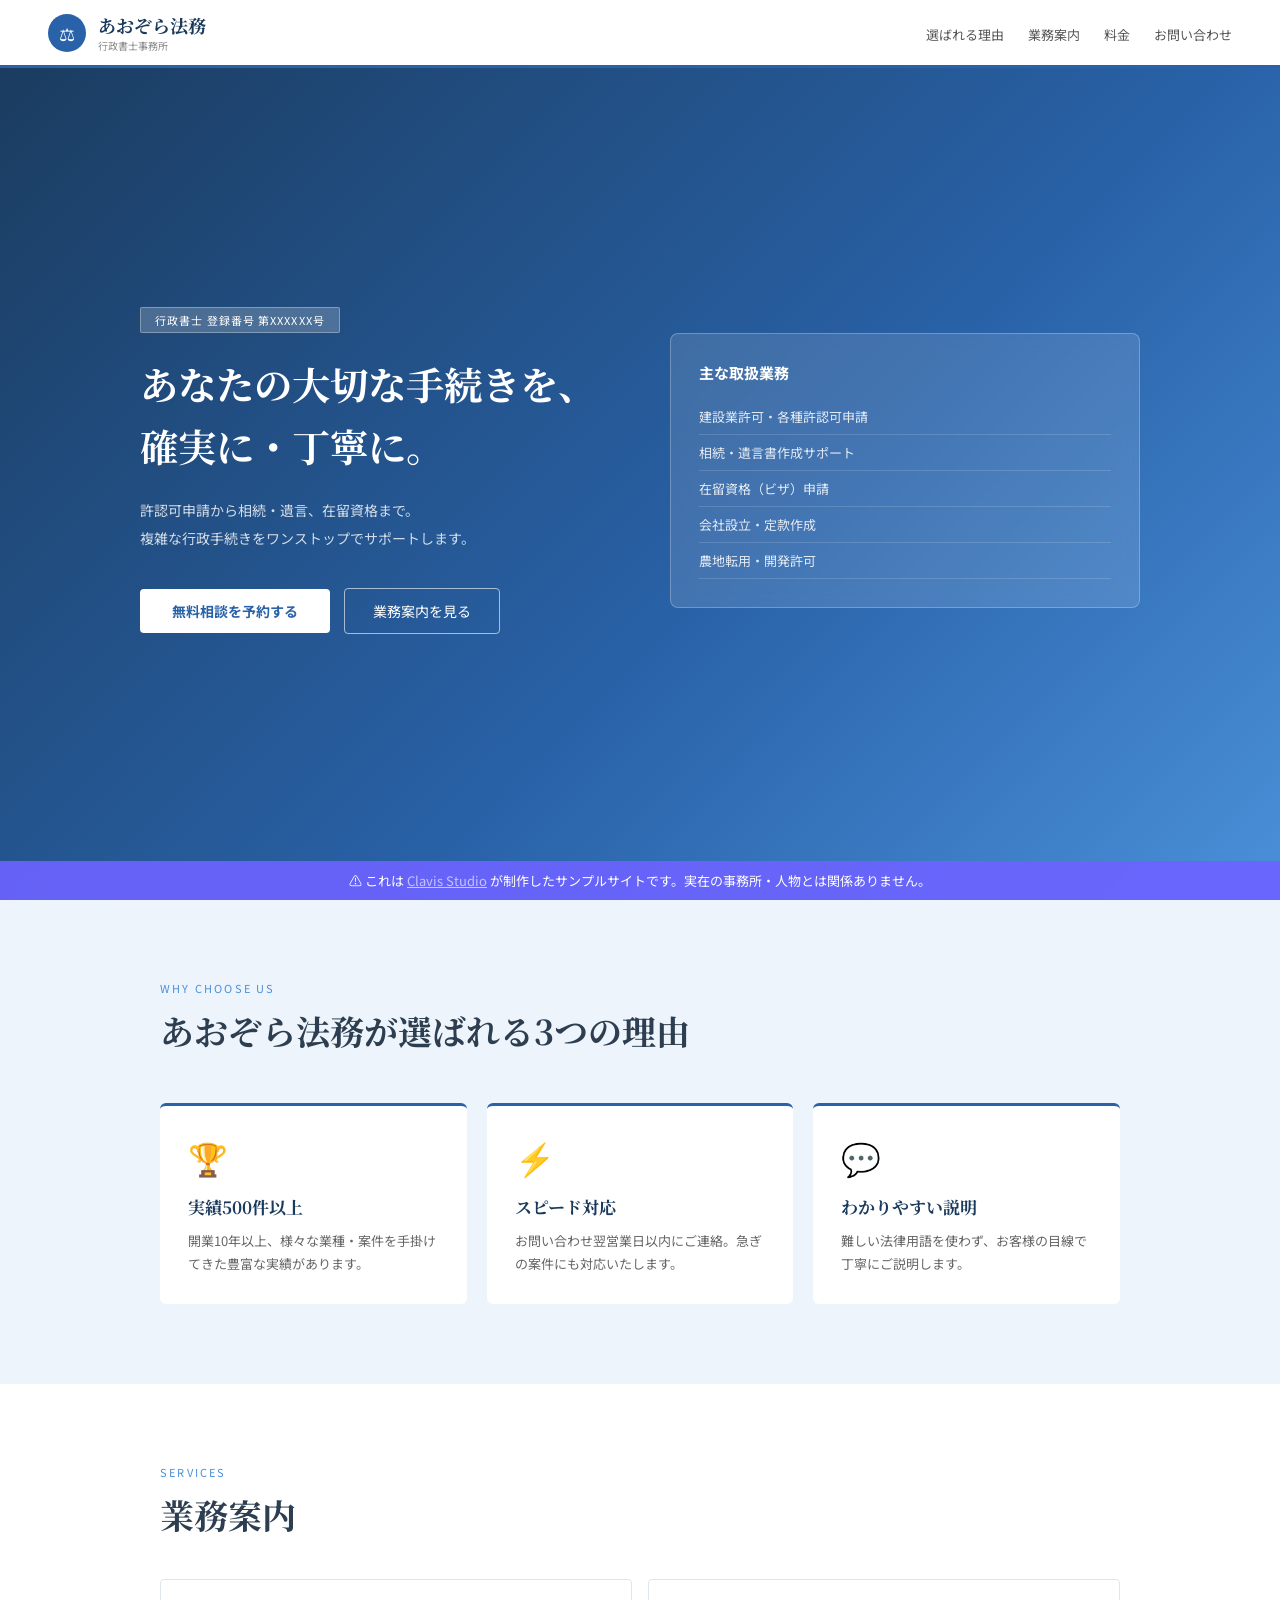
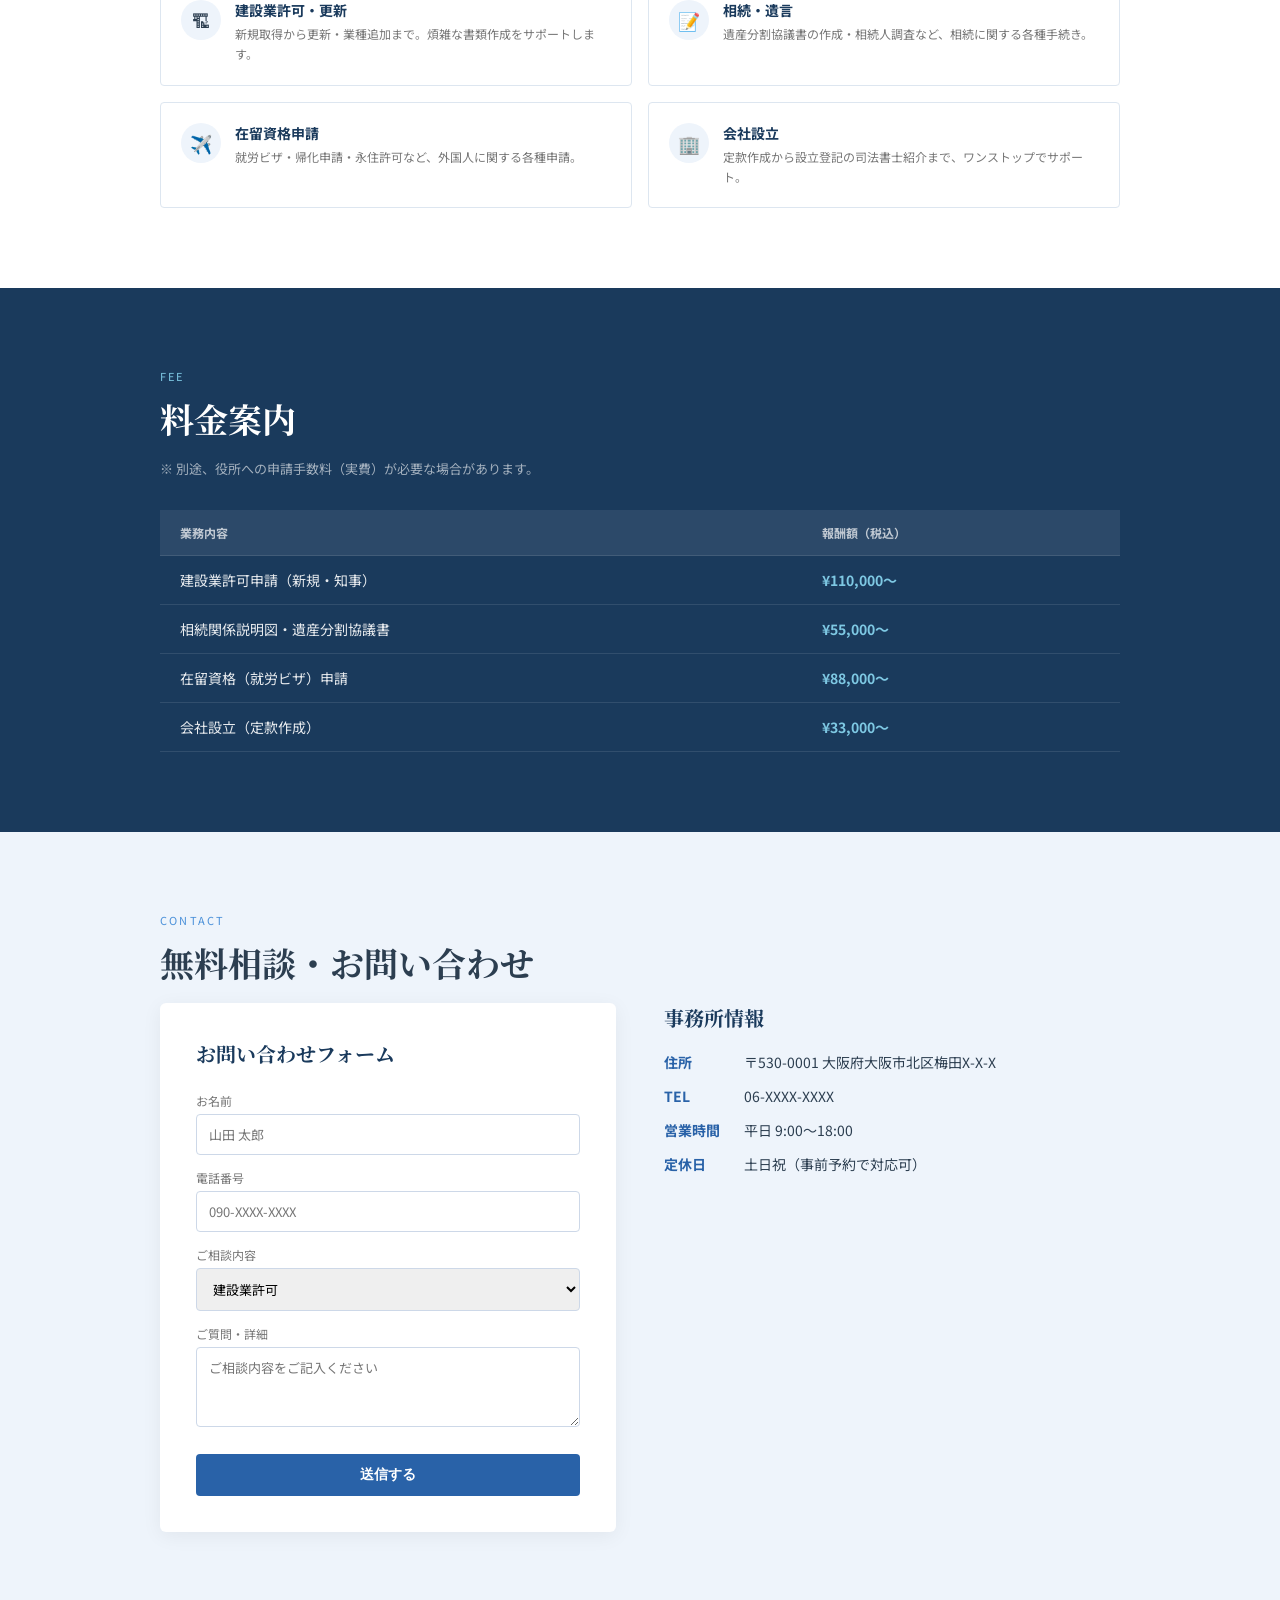
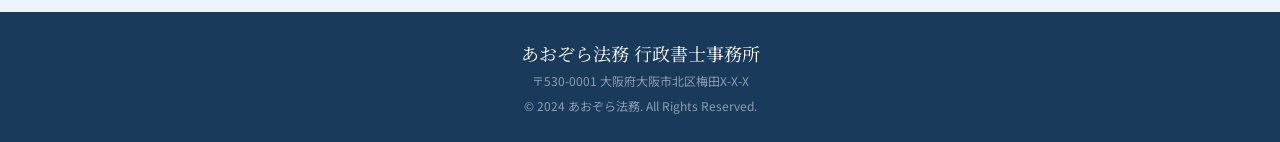
==== sample-aozora.html @ d495f6da "Create sample-aozora.html" ====
<!DOCTYPE html>
<html lang="ja">
<head>
  <meta charset="UTF-8" />
  <meta name="viewport" content="width=device-width, initial-scale=1.0" />
  <title>あおぞら法務 | 行政書士事務所</title>
  <link href="https://fonts.googleapis.com/css2?family=Noto+Serif+JP:wght@400;700&family=Noto+Sans+JP:wght@300;400;700&display=swap" rel="stylesheet">
  <style>
    *, *::before, *::after { box-sizing: border-box; margin: 0; padding: 0; }
    :root { --navy: #1a3a5c; --blue: #2962a8; --sky: #4a90d9; --light: #eef4fb; --text: #2c3e50; }
    body { font-family: 'Noto Sans JP', sans-serif; color: var(--text); background: #fff; }
    a { text-decoration: none; color: inherit; }
    header { position: fixed; top: 0; width: 100%; z-index: 100; background: #fff; border-bottom: 3px solid var(--blue); display: flex; align-items: center; justify-content: space-between; padding: 0 48px; height: 68px; }
    .logo { display: flex; align-items: center; gap: 12px; }
    .logo-icon { width: 38px; height: 38px; background: var(--blue); border-radius: 50%; display: flex; align-items: center; justify-content: center; color: #fff; font-size: 18px; }
    .logo-text .main { font-size: 18px; color: var(--navy); font-weight: 700; font-family: 'Noto Serif JP', serif; }
    .logo-text .sub { font-size: 10px; color: #888; }
    nav a { margin-left: 24px; font-size: 13px; color: #555; }
    nav a:hover { color: var(--blue); }
    .hero { min-height: 100vh; background: linear-gradient(135deg, var(--navy) 0%, var(--blue) 60%, var(--sky) 100%); display: flex; align-items: center; padding: 80px 20px 40px; }
    .hero-inner { max-width: 1000px; margin: 0 auto; display: grid; grid-template-columns: 1fr 1fr; gap: 60px; align-items: center; width: 100%; }
    .hero-text .badge { display: inline-block; background: rgba(255,255,255,0.2); color: #fff; font-size: 11px; letter-spacing: 0.1em; padding: 4px 14px; border-radius: 2px; margin-bottom: 20px; border: 1px solid rgba(255,255,255,0.3); }
    .hero-text h1 { font-family: 'Noto Serif JP', serif; font-size: clamp(24px, 3vw, 40px); color: #fff; line-height: 1.6; margin-bottom: 20px; }
    .hero-text p { color: rgba(255,255,255,0.8); font-size: 14px; line-height: 2; margin-bottom: 36px; }
    .btn-white { background: #fff; color: var(--blue); padding: 12px 32px; border-radius: 4px; font-size: 14px; font-weight: 700; display: inline-block; margin-right: 10px; }
    .btn-outline-white { border: 1px solid rgba(255,255,255,0.6); color: #fff; padding: 12px 28px; border-radius: 4px; font-size: 14px; display: inline-block; }
    .hero-card { background: rgba(255,255,255,0.12); backdrop-filter: blur(8px); border-radius: 8px; padding: 28px; border: 1px solid rgba(255,255,255,0.25); }
    .hero-card h3 { color: #fff; font-size: 15px; margin-bottom: 16px; font-weight: 700; }
    .hero-card-list { list-style: none; }
    .hero-card-list li { color: rgba(255,255,255,0.85); font-size: 13px; padding: 8px 0; border-bottom: 1px solid rgba(255,255,255,0.15); }
    section { padding: 80px 20px; }
    .container { max-width: 960px; margin: 0 auto; }
    .sec-label { font-size: 11px; letter-spacing: 0.2em; color: var(--sky); text-transform: uppercase; margin-bottom: 10px; }
    .sec-title { font-family: 'Noto Serif JP', serif; font-size: clamp(22px, 3vw, 34px); margin-bottom: 16px; }
    .features { background: var(--light); }
    .feat-grid { display: grid; grid-template-columns: repeat(3, 1fr); gap: 20px; margin-top: 48px; }
    .feat-card { background: #fff; border-radius: 6px; padding: 28px; border-top: 3px solid var(--blue); }
    .feat-icon { font-size: 32px; margin-bottom: 14px; }
    .feat-card h3 { font-family: 'Noto Serif JP', serif; font-size: 17px; margin-bottom: 10px; color: var(--navy); }
    .feat-card p { font-size: 13px; color: #666; line-height: 1.8; }
    .services-grid { display: grid; grid-template-columns: repeat(2, 1fr); gap: 16px; margin-top: 40px; }
    .service-item { display: flex; align-items: flex-start; gap: 14px; padding: 20px; border: 1px solid #dde6f0; border-radius: 4px; }
    .service-icon { width: 40px; height: 40px; background: var(--light); border-radius: 50%; display: flex; align-items: center; justify-content: center; font-size: 18px; flex-shrink: 0; }
    .service-item h4 { font-size: 14px; font-weight: 700; color: var(--navy); margin-bottom: 4px; }
    .service-item p { font-size: 12px; color: #777; line-height: 1.7; }
    .fee { background: var(--navy); color: #fff; }
    .fee .sec-title { color: #fff; }
    .fee-note { color: rgba(255,255,255,0.6); font-size: 13px; margin-bottom: 32px; }
    .fee-table { width: 100%; border-collapse: collapse; }
    .fee-table th, .fee-table td { padding: 14px 20px; text-align: left; border-bottom: 1px solid rgba(255,255,255,0.1); font-size: 14px; }
    .fee-table th { background: rgba(255,255,255,0.08); color: rgba(255,255,255,0.7); font-size: 12px; }
    .fee-table td { color: rgba(255,255,255,0.9); }
    .fee-table .price-cell { color: #7ec8e3; font-weight: 700; }
    .contact-section { background: var(--light); }
    .contact-inner { display: grid; grid-template-columns: 1fr 1fr; gap: 48px; }
    .contact-form { background: #fff; padding: 36px; border-radius: 6px; box-shadow: 0 4px 20px rgba(0,0,0,0.06); }
    .contact-form h3 { font-family: 'Noto Serif JP', serif; font-size: 20px; margin-bottom: 24px; color: var(--navy); }
    .form-group { margin-bottom: 14px; }
    .form-group label { display: block; font-size: 12px; color: #777; margin-bottom: 5px; }
    .form-group input, .form-group select, .form-group textarea { width: 100%; padding: 10px 12px; border: 1px solid #cdd8e8; border-radius: 4px; font-size: 13px; font-family: inherit; }
    .form-group textarea { height: 80px; resize: vertical; }
    .btn-blue { background: var(--blue); color: #fff; padding: 12px 32px; border-radius: 4px; font-size: 14px; font-weight: 700; border: none; cursor: pointer; width: 100%; margin-top: 8px; }
    .contact-info h3 { font-family: 'Noto Serif JP', serif; font-size: 20px; color: var(--navy); margin-bottom: 20px; }
    .info-row { display: flex; gap: 10px; margin-bottom: 14px; font-size: 14px; }
    .info-row strong { color: var(--blue); min-width: 70px; }
    footer { background: var(--navy); color: rgba(255,255,255,0.5); text-align: center; padding: 28px 20px; font-size: 12px; }
    footer .footer-logo { font-family: 'Noto Serif JP', serif; font-size: 18px; color: #fff; margin-bottom: 6px; }
    .sample-banner { position: fixed; bottom: 0; left: 0; right: 0; background: rgba(108,99,255,0.92); color: #fff; text-align: center; padding: 10px; font-size: 13px; backdrop-filter: blur(4px); z-index: 999; }
    .sample-banner a { color: #c7c3ff; text-decoration: underline; }
    @media (max-width: 768px) { header { padding: 0 16px; } nav { display: none; } .hero-inner { grid-template-columns: 1fr; } .feat-grid, .services-grid, .contact-inner { grid-template-columns: 1fr; } }
  </style>
</head>
<body>
  <header>
    <div class="logo"><div class="logo-icon">⚖</div><div class="logo-text"><div class="main">あおぞら法務</div><div class="sub">行政書士事務所</div></div></div>
    <nav><a href="#features">選ばれる理由</a><a href="#services">業務案内</a><a href="#fee">料金</a><a href="#contact">お問い合わせ</a></nav>
  </header>
  <section class="hero">
    <div class="hero-inner">
      <div class="hero-text">
        <div class="badge">行政書士 登録番号 第XXXXXX号</div>
        <h1>あなたの大切な手続きを、<br>確実に・丁寧に。</h1>
        <p>許認可申請から相続・遺言、在留資格まで。<br>複雑な行政手続きをワンストップでサポートします。</p>
        <a href="#contact" class="btn-white">無料相談を予約する</a>
        <a href="#services" class="btn-outline-white">業務案内を見る</a>
      </div>
      <div class="hero-card">
        <h3>主な取扱業務</h3>
        <ul class="hero-card-list">
          <li>建設業許可・各種許認可申請</li>
          <li>相続・遺言書作成サポート</li>
          <li>在留資格（ビザ）申請</li>
          <li>会社設立・定款作成</li>
          <li>農地転用・開発許可</li>
        </ul>
      </div>
    </div>
  </section>
  <section class="features" id="features">
    <div class="container">
      <p class="sec-label">Why Choose Us</p>
      <h2 class="sec-title">あおぞら法務が選ばれる3つの理由</h2>
      <div class="feat-grid">
        <div class="feat-card"><div class="feat-icon">🏆</div><h3>実績500件以上</h3><p>開業10年以上、様々な業種・案件を手掛けてきた豊富な実績があります。</p></div>
        <div class="feat-card"><div class="feat-icon">⚡</div><h3>スピード対応</h3><p>お問い合わせ翌営業日以内にご連絡。急ぎの案件にも対応いたします。</p></div>
        <div class="feat-card"><div class="feat-icon">💬</div><h3>わかりやすい説明</h3><p>難しい法律用語を使わず、お客様の目線で丁寧にご説明します。</p></div>
      </div>
    </div>
  </section>
  <section id="services">
    <div class="container">
      <p class="sec-label">Services</p>
      <h2 class="sec-title">業務案内</h2>
      <div class="services-grid">
        <div class="service-item"><div class="service-icon">🏗</div><div><h4>建設業許可・更新</h4><p>新規取得から更新・業種追加まで。煩雑な書類作成をサポートします。</p></div></div>
        <div class="service-item"><div class="service-icon">📝</div><div><h4>相続・遺言</h4><p>遺産分割協議書の作成・相続人調査など、相続に関する各種手続き。</p></div></div>
        <div class="service-item"><div class="service-icon">✈️</div><div><h4>在留資格申請</h4><p>就労ビザ・帰化申請・永住許可など、外国人に関する各種申請。</p></div></div>
        <div class="service-item"><div class="service-icon">🏢</div><div><h4>会社設立</h4><p>定款作成から設立登記の司法書士紹介まで、ワンストップでサポート。</p></div></div>
      </div>
    </div>
  </section>
  <section class="fee" id="fee">
    <div class="container">
      <p class="sec-label" style="color:#7ec8e3">Fee</p>
      <h2 class="sec-title">料金案内</h2>
      <p class="fee-note">※ 別途、役所への申請手数料（実費）が必要な場合があります。</p>
      <table class="fee-table">
        <thead><tr><th>業務内容</th><th>報酬額（税込）</th></tr></thead>
        <tbody>
          <tr><td>建設業許可申請（新規・知事）</td><td class="price-cell">¥110,000〜</td></tr>
          <tr><td>相続関係説明図・遺産分割協議書</td><td class="price-cell">¥55,000〜</td></tr>
          <tr><td>在留資格（就労ビザ）申請</td><td class="price-cell">¥88,000〜</td></tr>
          <tr><td>会社設立（定款作成）</td><td class="price-cell">¥33,000〜</td></tr>
        </tbody>
      </table>
    </div>
  </section>
  <section class="contact-section" id="contact">
    <div class="container">
      <p class="sec-label">Contact</p>
      <h2 class="sec-title">無料相談・お問い合わせ</h2>
      <div class="contact-inner">
        <div class="contact-form">
          <h3>お問い合わせフォーム</h3>
          <div class="form-group"><label>お名前</label><input type="text" placeholder="山田 太郎"></div>
          <div class="form-group"><label>電話番号</label><input type="tel" placeholder="090-XXXX-XXXX"></div>
          <div class="form-group"><label>ご相談内容</label><select><option>建設業許可</option><option>相続・遺言</option><option>在留資格</option><option>会社設立</option><option>その他</option></select></div>
          <div class="form-group"><label>ご質問・詳細</label><textarea placeholder="ご相談内容をご記入ください"></textarea></div>
          <button class="btn-blue">送信する</button>
        </div>
        <div class="contact-info">
          <h3>事務所情報</h3>
          <div class="info-row"><strong>住所</strong>〒530-0001 大阪府大阪市北区梅田X-X-X</div>
          <div class="info-row"><strong>TEL</strong>06-XXXX-XXXX</div>
          <div class="info-row"><strong>営業時間</strong>平日 9:00〜18:00</div>
          <div class="info-row"><strong>定休日</strong>土日祝（事前予約で対応可）</div>
        </div>
      </div>
    </div>
  </section>
  <footer>
    <p class="footer-logo">あおぞら法務 行政書士事務所</p>
    <p>〒530-0001 大阪府大阪市北区梅田X-X-X</p>
    <p style="margin-top:8px">© 2024 あおぞら法務. All Rights Reserved.</p>
  </footer>
  <div class="sample-banner">⚠ これは <a href="index.html#works">Clavis Studio</a> が制作したサンプルサイトです。実在の事務所・人物とは関係ありません。</div>
</body>
</html>
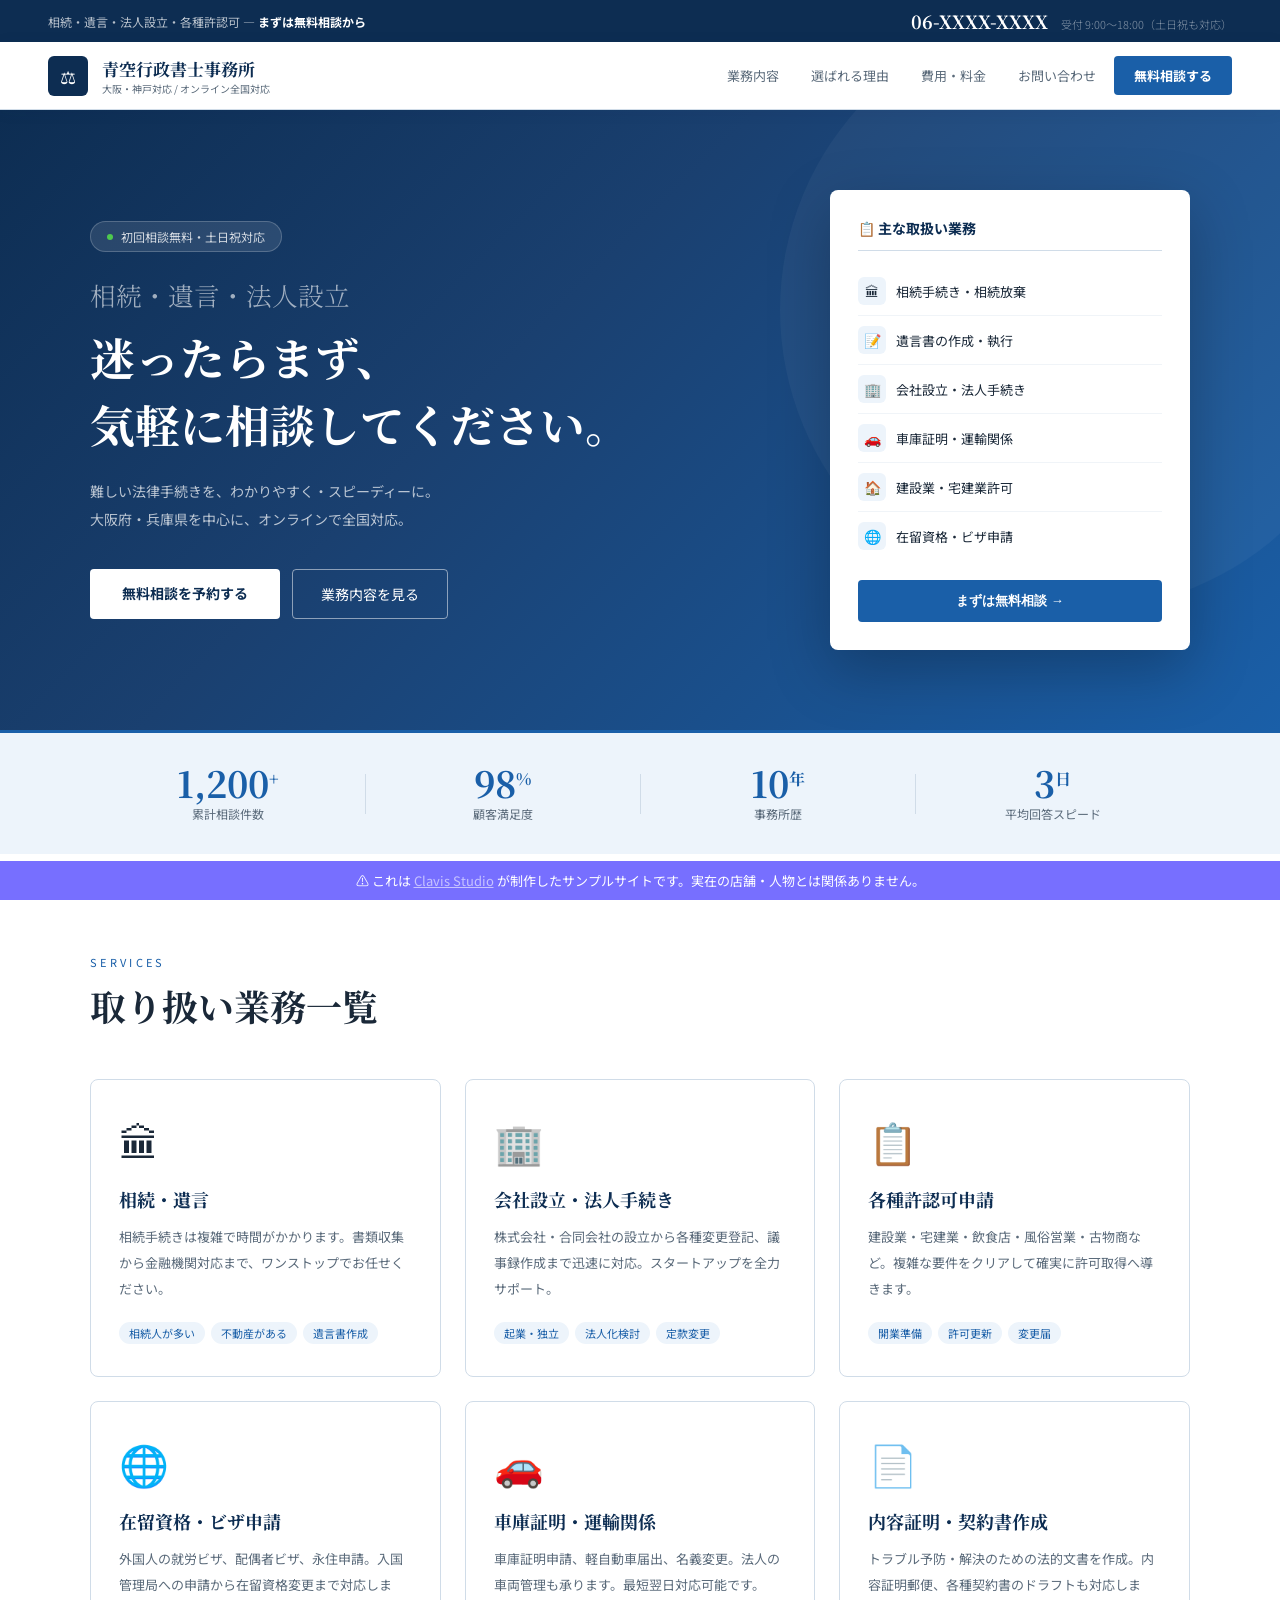
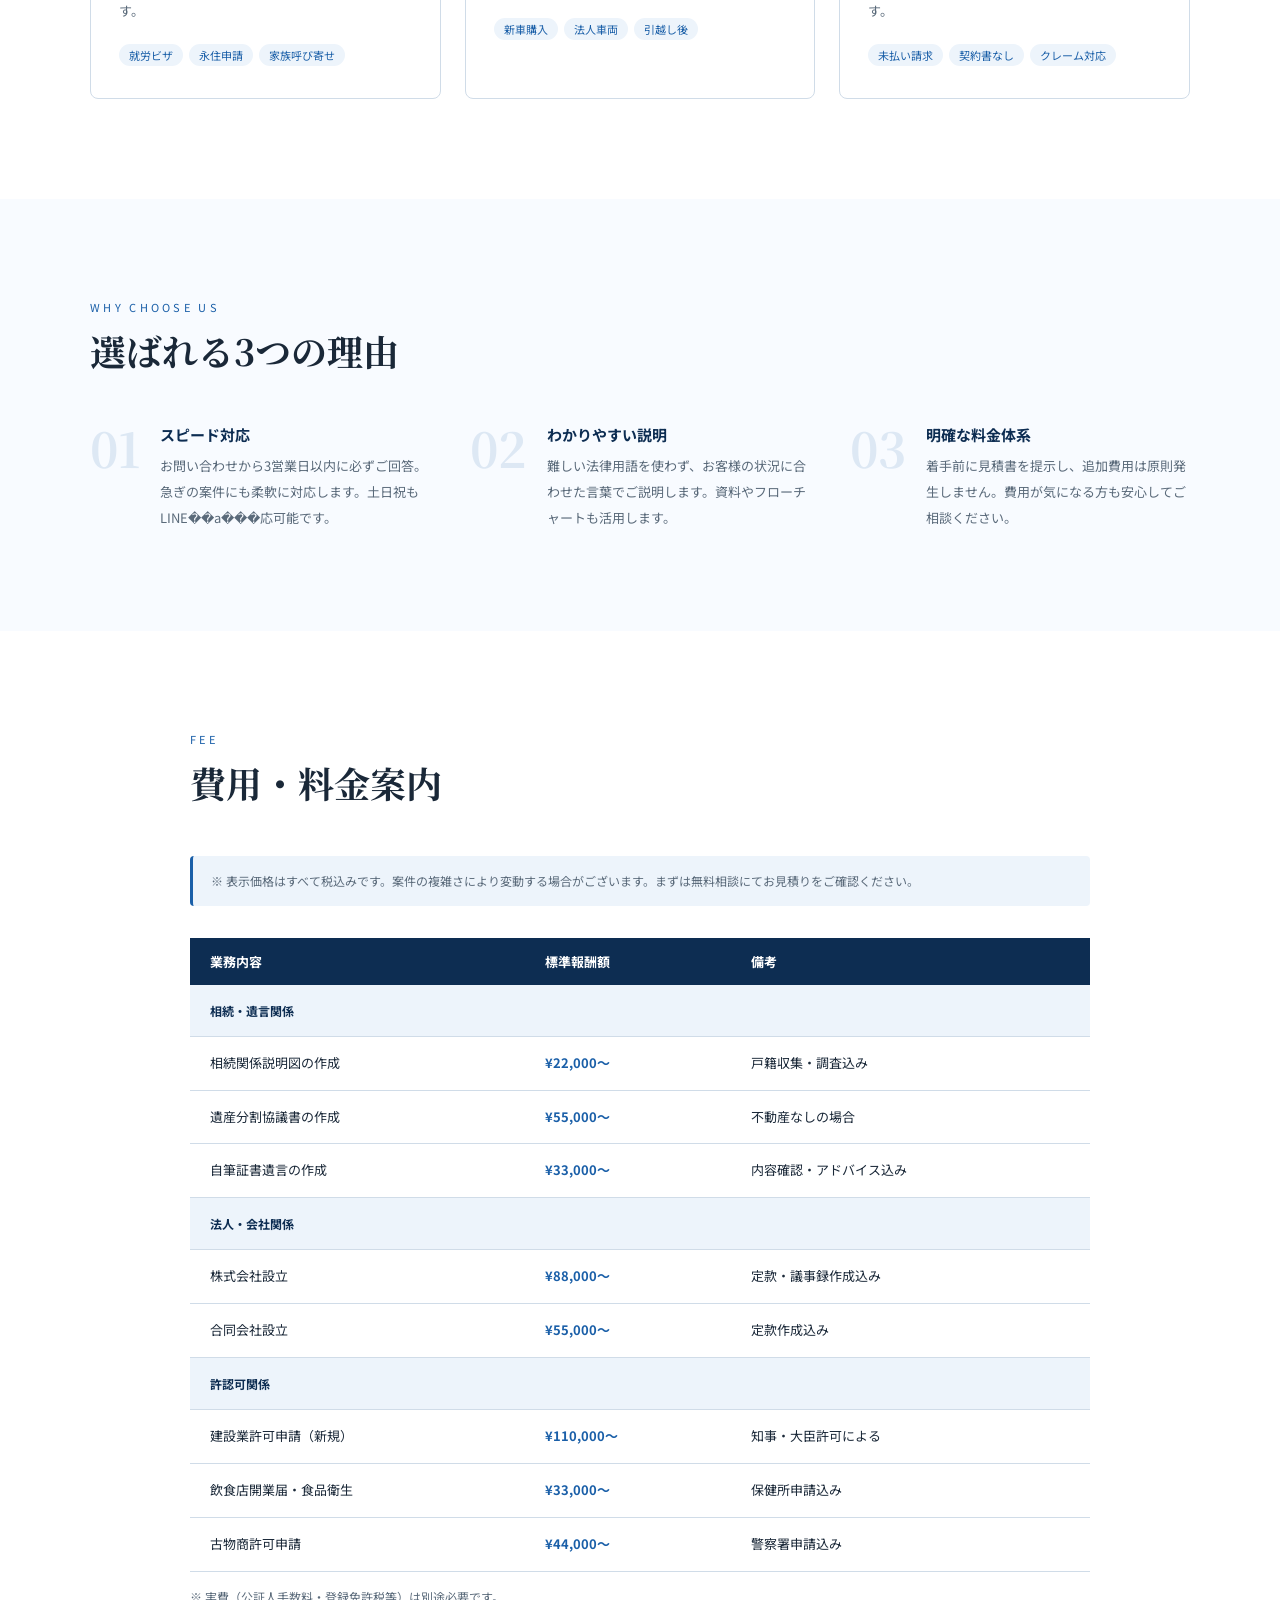
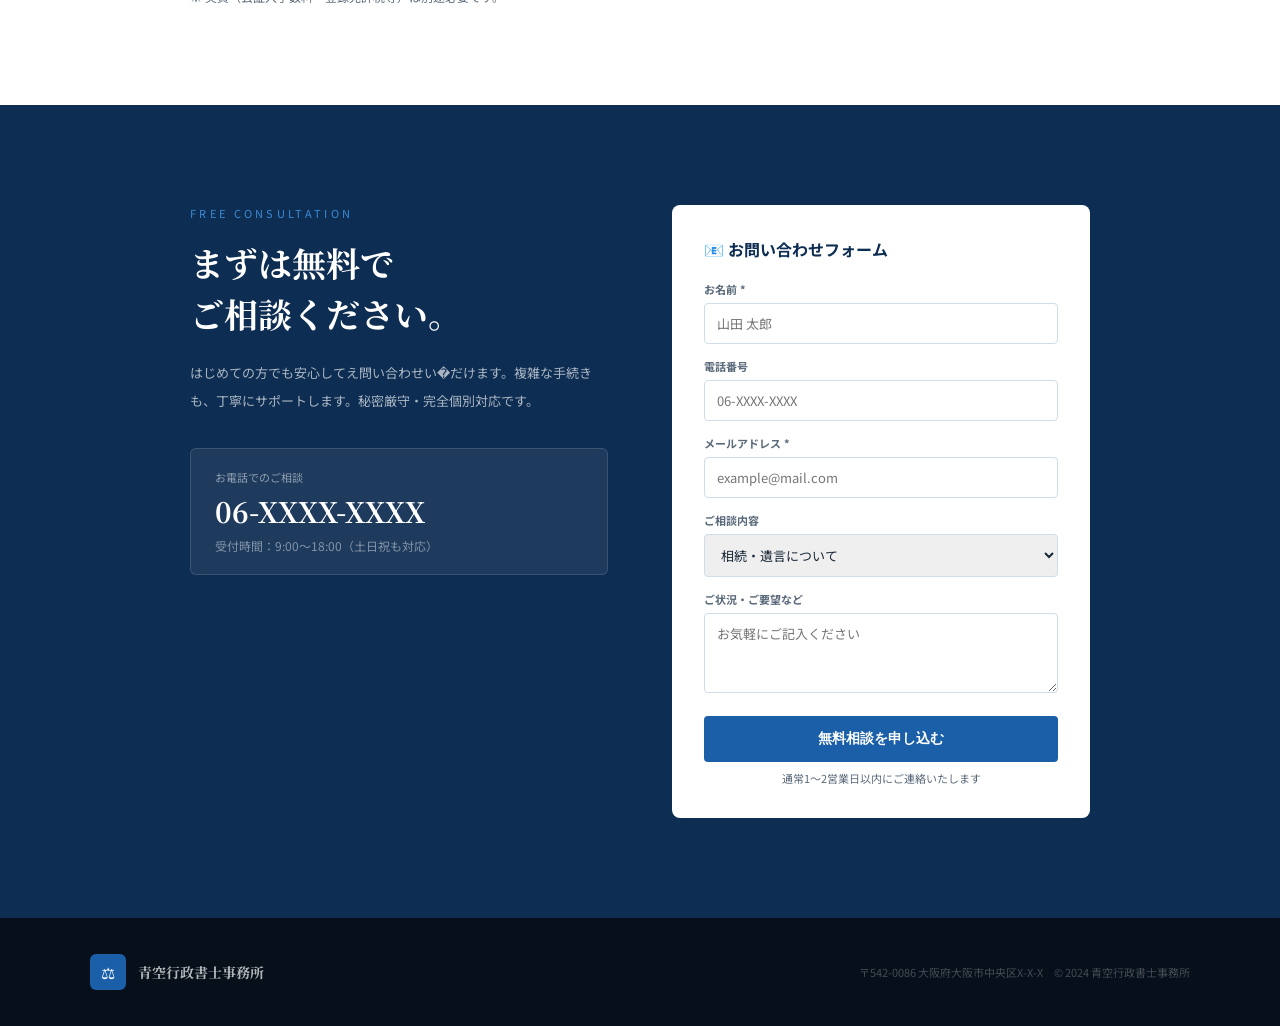
==== commit a086f711: "redesign: add sample-aozora.html (judicial scrivener)" ====
--- a/sample-aozora.html
+++ b/sample-aozora.html
@@ -3,166 +3,438 @@
 <head>
   <meta charset="UTF-8" />
   <meta name="viewport" content="width=device-width, initial-scale=1.0" />
-  <title>あおぞら法務 | 行政書士事務所</title>
-  <link href="https://fonts.googleapis.com/css2?family=Noto+Serif+JP:wght@400;700&family=Noto+Sans+JP:wght@300;400;700&display=swap" rel="stylesheet">
+  <title>青空行政書士事務所 | 相続・遺言・法人設立</title>
+  <link href="https://fonts.googleapis.com/css2?family=Noto+Serif+JP:wght@300;400;700&family=Noto+Sans+JP:wght@300;400;700&display=swap" rel="stylesheet">
   <style>
     *, *::before, *::after { box-sizing: border-box; margin: 0; padding: 0; }
-    :root { --navy: #1a3a5c; --blue: #2962a8; --sky: #4a90d9; --light: #eef4fb; --text: #2c3e50; }
-    body { font-family: 'Noto Sans JP', sans-serif; color: var(--text); background: #fff; }
+    :root {
+      --navy: #0d2d52;
+      --blue: #1a5fa8;
+      --sky: #3d8ad4;
+      --light: #edf4fb;
+      --bg: #f8fbff;
+      --text: #1a2838;
+      --muted: #5a6a7a;
+      --border: #d0dce8;
+    }
+    html { scroll-behavior: smooth; }
+    body { font-family: 'Noto Sans JP', sans-serif; color: var(--text); background: #fff; overflow-x: hidden; }
     a { text-decoration: none; color: inherit; }
-    header { position: fixed; top: 0; width: 100%; z-index: 100; background: #fff; border-bottom: 3px solid var(--blue); display: flex; align-items: center; justify-content: space-between; padding: 0 48px; height: 68px; }
-    .logo { display: flex; align-items: center; gap: 12px; }
-    .logo-icon { width: 38px; height: 38px; background: var(--blue); border-radius: 50%; display: flex; align-items: center; justify-content: center; color: #fff; font-size: 18px; }
-    .logo-text .main { font-size: 18px; color: var(--navy); font-weight: 700; font-family: 'Noto Serif JP', serif; }
-    .logo-text .sub { font-size: 10px; color: #888; }
-    nav a { margin-left: 24px; font-size: 13px; color: #555; }
-    nav a:hover { color: var(--blue); }
-    .hero { min-height: 100vh; background: linear-gradient(135deg, var(--navy) 0%, var(--blue) 60%, var(--sky) 100%); display: flex; align-items: center; padding: 80px 20px 40px; }
-    .hero-inner { max-width: 1000px; margin: 0 auto; display: grid; grid-template-columns: 1fr 1fr; gap: 60px; align-items: center; width: 100%; }
-    .hero-text .badge { display: inline-block; background: rgba(255,255,255,0.2); color: #fff; font-size: 11px; letter-spacing: 0.1em; padding: 4px 14px; border-radius: 2px; margin-bottom: 20px; border: 1px solid rgba(255,255,255,0.3); }
-    .hero-text h1 { font-family: 'Noto Serif JP', serif; font-size: clamp(24px, 3vw, 40px); color: #fff; line-height: 1.6; margin-bottom: 20px; }
-    .hero-text p { color: rgba(255,255,255,0.8); font-size: 14px; line-height: 2; margin-bottom: 36px; }
-    .btn-white { background: #fff; color: var(--blue); padding: 12px 32px; border-radius: 4px; font-size: 14px; font-weight: 700; display: inline-block; margin-right: 10px; }
-    .btn-outline-white { border: 1px solid rgba(255,255,255,0.6); color: #fff; padding: 12px 28px; border-radius: 4px; font-size: 14px; display: inline-block; }
-    .hero-card { background: rgba(255,255,255,0.12); backdrop-filter: blur(8px); border-radius: 8px; padding: 28px; border: 1px solid rgba(255,255,255,0.25); }
-    .hero-card h3 { color: #fff; font-size: 15px; margin-bottom: 16px; font-weight: 700; }
-    .hero-card-list { list-style: none; }
-    .hero-card-list li { color: rgba(255,255,255,0.85); font-size: 13px; padding: 8px 0; border-bottom: 1px solid rgba(255,255,255,0.15); }
-    section { padding: 80px 20px; }
-    .container { max-width: 960px; margin: 0 auto; }
-    .sec-label { font-size: 11px; letter-spacing: 0.2em; color: var(--sky); text-transform: uppercase; margin-bottom: 10px; }
-    .sec-title { font-family: 'Noto Serif JP', serif; font-size: clamp(22px, 3vw, 34px); margin-bottom: 16px; }
-    .features { background: var(--light); }
-    .feat-grid { display: grid; grid-template-columns: repeat(3, 1fr); gap: 20px; margin-top: 48px; }
-    .feat-card { background: #fff; border-radius: 6px; padding: 28px; border-top: 3px solid var(--blue); }
-    .feat-icon { font-size: 32px; margin-bottom: 14px; }
-    .feat-card h3 { font-family: 'Noto Serif JP', serif; font-size: 17px; margin-bottom: 10px; color: var(--navy); }
-    .feat-card p { font-size: 13px; color: #666; line-height: 1.8; }
-    .services-grid { display: grid; grid-template-columns: repeat(2, 1fr); gap: 16px; margin-top: 40px; }
-    .service-item { display: flex; align-items: flex-start; gap: 14px; padding: 20px; border: 1px solid #dde6f0; border-radius: 4px; }
-    .service-icon { width: 40px; height: 40px; background: var(--light); border-radius: 50%; display: flex; align-items: center; justify-content: center; font-size: 18px; flex-shrink: 0; }
-    .service-item h4 { font-size: 14px; font-weight: 700; color: var(--navy); margin-bottom: 4px; }
-    .service-item p { font-size: 12px; color: #777; line-height: 1.7; }
-    .fee { background: var(--navy); color: #fff; }
-    .fee .sec-title { color: #fff; }
-    .fee-note { color: rgba(255,255,255,0.6); font-size: 13px; margin-bottom: 32px; }
+
+    /* TOP BAR */
+    .topbar {
+      background: var(--navy); color: rgba(255,255,255,0.7);
+      font-size: 12px; padding: 8px 48px;
+      display: flex; justify-content: space-between; align-items: center;
+    }
+    .topbar strong { color: #fff; }
+    .topbar-tel { font-size: 18px; color: #fff; font-family: 'Noto Serif JP', serif; font-weight: 700; }
+    .topbar-tel span { font-size: 11px; color: rgba(255,255,255,0.5); margin-left: 8px; font-family: 'Noto Sans JP', sans-serif; font-weight: 300; }
+
+    /* HEADER */
+    header {
+      position: sticky; top: 0; z-index: 200;
+      background: #fff; border-bottom: 1px solid var(--border);
+      display: flex; align-items: center; justify-content: space-between;
+      padding: 0 48px; height: 68px;
+      box-shadow: 0 2px 16px rgba(13,45,82,0.06);
+    }
+    .logo { display: flex; align-items: center; gap: 14px; }
+    .logo-mark {
+      width: 40px; height: 40px;
+      background: var(--navy); border-radius: 6px;
+      display: flex; align-items: center; justify-content: center;
+      color: #fff; font-size: 18px;
+    }
+    .logo-name { font-family: 'Noto Serif JP', serif; font-size: 17px; font-weight: 700; color: var(--navy); }
+    .logo-sub { font-size: 10px; color: var(--muted); }
+    nav { display: flex; align-items: center; gap: 4px; }
+    nav a { padding: 6px 14px; font-size: 13px; color: var(--muted); border-radius: 4px; transition: all 0.2s; }
+    nav a:hover { color: var(--blue); background: var(--light); }
+    .nav-consult { background: var(--blue); color: #fff !important; padding: 10px 20px; border-radius: 4px; font-weight: 700; }
+    .nav-consult:hover { background: var(--navy) !important; }
+
+    /* HERO */
+    .hero {
+      background: linear-gradient(135deg, var(--navy) 0%, #1a4070 40%, var(--blue) 100%);
+      padding: 80px 48px;
+      position: relative; overflow: hidden;
+      min-height: 520px; display: flex; align-items: center;
+    }
+    .hero::before {
+      content: '';
+      position: absolute; right: -100px; top: -100px;
+      width: 600px; height: 600px;
+      border-radius: 50%;
+      background: rgba(255,255,255,0.04);
+    }
+    .hero-container { max-width: 1100px; margin: 0 auto; width: 100%; display: grid; grid-template-columns: 1fr 360px; gap: 48px; align-items: center; position: relative; z-index: 1; }
+    .hero-badge {
+      display: inline-flex; align-items: center; gap: 8px;
+      background: rgba(255,255,255,0.1); border: 1px solid rgba(255,255,255,0.2);
+      border-radius: 20px; padding: 6px 16px;
+      font-size: 12px; color: rgba(255,255,255,0.8); margin-bottom: 24px;
+    }
+    .hero-badge-dot { width: 6px; height: 6px; background: #4ec94e; border-radius: 50%; animation: pulse 2s infinite; }
+    @keyframes pulse { 0%, 100% { opacity: 1; } 50% { opacity: 0.4; } }
+    .hero h1 { font-family: 'Noto Serif JP', serif; font-size: clamp(28px, 3.5vw, 46px); color: #fff; line-height: 1.5; margin-bottom: 20px; font-weight: 700; }
+    .hero h1 strong { display: block; font-size: clamp(18px, 2vw, 26px); color: rgba(255,255,255,0.6); font-weight: 300; margin-bottom: 8px; }
+    .hero p { color: rgba(255,255,255,0.7); font-size: 14px; line-height: 2; margin-bottom: 36px; }
+    .hero-btns { display: flex; gap: 12px; flex-wrap: wrap; }
+    .btn-white { background: #fff; color: var(--navy); padding: 14px 32px; border-radius: 4px; font-size: 14px; font-weight: 700; transition: all 0.2s; }
+    .btn-white:hover { background: var(--light); }
+    .btn-white-outline { border: 1px solid rgba(255,255,255,0.5); color: #fff; padding: 14px 28px; border-radius: 4px; font-size: 14px; transition: all 0.2s; }
+    .btn-white-outline:hover { background: rgba(255,255,255,0.1); }
+    .hero-card { background: #fff; border-radius: 8px; padding: 28px; box-shadow: 0 20px 60px rgba(0,0,0,0.25); }
+    .hero-card h3 { font-size: 14px; font-weight: 700; color: var(--navy); margin-bottom: 16px; padding-bottom: 12px; border-bottom: 1px solid var(--border); }
+    .service-list { list-style: none; }
+    .service-list li { display: flex; align-items: center; gap: 10px; padding: 10px 0; border-bottom: 1px solid #f0f4f8; font-size: 13px; }
+    .service-list li:last-child { border-bottom: none; }
+    .service-icon { width: 28px; height: 28px; background: var(--light); border-radius: 6px; display: flex; align-items: center; justify-content: center; font-size: 14px; flex-shrink: 0; }
+    .hero-card-cta { margin-top: 20px; width: 100%; padding: 12px; background: var(--blue); color: #fff; border: none; border-radius: 4px; font-size: 13px; font-weight: 700; cursor: pointer; transition: background 0.2s; }
+    .hero-card-cta:hover { background: var(--navy); }
+
+    /* TRUST BAR */
+    .trust-bar { background: var(--light); border-top: 3px solid var(--blue); padding: 32px 48px; }
+    .trust-container { max-width: 1100px; margin: 0 auto; display: grid; grid-template-columns: repeat(4, 1fr); }
+    .trust-item { text-align: center; padding: 0 20px; position: relative; }
+    .trust-item + .trust-item::before { content: ''; position: absolute; left: 0; top: 50%; transform: translateY(-50%); height: 40px; width: 1px; background: var(--border); }
+    .trust-num { font-family: 'Noto Serif JP', serif; font-size: 36px; font-weight: 700; color: var(--blue); line-height: 1; }
+    .trust-num sup { font-size: 16px; }
+    .trust-label { font-size: 12px; color: var(--muted); margin-top: 4px; }
+
+    /* SERVICES */
+    .services { padding: 100px 48px; }
+    .services-container { max-width: 1100px; margin: 0 auto; }
+    .section-label { font-size: 11px; letter-spacing: 0.3em; color: var(--blue); text-transform: uppercase; margin-bottom: 10px; }
+    .section-title { font-family: 'Noto Serif JP', serif; font-size: clamp(24px, 3vw, 36px); font-weight: 700; margin-bottom: 48px; }
+    .service-grid { display: grid; grid-template-columns: repeat(3, 1fr); gap: 24px; }
+    .service-card {
+      border: 1px solid var(--border); border-radius: 8px; padding: 32px 28px;
+      transition: all 0.2s; position: relative; overflow: hidden;
+    }
+    .service-card::before {
+      content: ''; position: absolute; top: 0; left: 0; right: 0; height: 3px;
+      background: var(--blue); transform: scaleX(0); transform-origin: left; transition: transform 0.3s;
+    }
+    .service-card:hover { border-color: var(--sky); box-shadow: 0 8px 32px rgba(29,95,168,0.1); }
+    .service-card:hover::before { transform: scaleX(1); }
+    .sc-icon { font-size: 40px; margin-bottom: 16px; }
+    .sc-title { font-family: 'Noto Serif JP', serif; font-size: 18px; font-weight: 700; color: var(--navy); margin-bottom: 12px; }
+    .sc-text { font-size: 13px; color: var(--muted); line-height: 2; margin-bottom: 20px; }
+    .sc-tags { display: flex; flex-wrap: wrap; gap: 6px; }
+    .sc-tag { background: var(--light); font-size: 11px; color: var(--blue); padding: 3px 10px; border-radius: 12px; }
+
+    /* WHY */
+    .why { padding: 100px 48px; background: var(--bg); }
+    .why-container { max-width: 1100px; margin: 0 auto; }
+    .why-grid { display: grid; grid-template-columns: repeat(3, 1fr); gap: 40px; margin-top: 48px; }
+    .why-item { display: flex; gap: 20px; }
+    .why-num { font-family: 'Noto Serif JP', serif; font-size: 48px; color: rgba(29,95,168,0.12); font-weight: 700; line-height: 1; flex-shrink: 0; }
+    .why-title { font-weight: 700; font-size: 15px; color: var(--navy); margin-bottom: 8px; }
+    .why-text { font-size: 13px; color: var(--muted); line-height: 2; }
+
+    /* FEE TABLE */
+    .fee { padding: 100px 48px; }
+    .fee-container { max-width: 900px; margin: 0 auto; }
+    .fee-note { font-size: 12px; color: var(--muted); margin-bottom: 32px; background: var(--light); padding: 14px 18px; border-radius: 4px; border-left: 3px solid var(--blue); line-height: 1.8; }
     .fee-table { width: 100%; border-collapse: collapse; }
-    .fee-table th, .fee-table td { padding: 14px 20px; text-align: left; border-bottom: 1px solid rgba(255,255,255,0.1); font-size: 14px; }
-    .fee-table th { background: rgba(255,255,255,0.08); color: rgba(255,255,255,0.7); font-size: 12px; }
-    .fee-table td { color: rgba(255,255,255,0.9); }
-    .fee-table .price-cell { color: #7ec8e3; font-weight: 700; }
-    .contact-section { background: var(--light); }
-    .contact-inner { display: grid; grid-template-columns: 1fr 1fr; gap: 48px; }
-    .contact-form { background: #fff; padding: 36px; border-radius: 6px; box-shadow: 0 4px 20px rgba(0,0,0,0.06); }
-    .contact-form h3 { font-family: 'Noto Serif JP', serif; font-size: 20px; margin-bottom: 24px; color: var(--navy); }
+    .fee-table thead th { background: var(--navy); color: #fff; font-size: 13px; padding: 14px 20px; text-align: left; font-weight: 700; }
+    .fee-table tbody tr { border-bottom: 1px solid var(--border); transition: background 0.15s; }
+    .fee-table tbody tr:hover { background: var(--light); }
+    .fee-table tbody td { padding: 16px 20px; font-size: 13px; line-height: 1.6; }
+    .fee-table .price { font-weight: 700; color: var(--blue); white-space: nowrap; }
+    .fee-table .category { background: var(--light); font-weight: 700; font-size: 12px; color: var(--navy); }
+    .fee-disclaimer { font-size: 12px; color: var(--muted); margin-top: 16px; }
+
+    /* CONTACT */
+    .contact { padding: 100px 48px; background: var(--navy); position: relative; overflow: hidden; }
+    .contact-container { max-width: 900px; margin: 0 auto; display: grid; grid-template-columns: 1fr 1fr; gap: 64px; }
+    .contact-label { font-size: 11px; letter-spacing: 0.3em; color: var(--sky); text-transform: uppercase; margin-bottom: 16px; }
+    .contact h2 { font-family: 'Noto Serif JP', serif; font-size: clamp(24px, 3vw, 34px); color: #fff; font-weight: 700; line-height: 1.5; margin-bottom: 20px; }
+    .contact-desc { color: rgba(255,255,255,0.65); font-size: 13px; line-height: 2.2; margin-bottom: 32px; }
+    .contact-tel-box { background: rgba(255,255,255,0.07); border: 1px solid rgba(255,255,255,0.12); border-radius: 6px; padding: 20px 24px; }
+    .contact-tel-label { font-size: 11px; color: rgba(255,255,255,0.5); margin-bottom: 6px; }
+    .contact-tel { font-family: 'Noto Serif JP', serif; font-size: 28px; color: #fff; font-weight: 700; }
+    .contact-hours { font-size: 12px; color: rgba(255,255,255,0.45); margin-top: 6px; }
+    .contact-form { background: #fff; border-radius: 8px; padding: 32px; }
+    .contact-form h3 { font-size: 16px; font-weight: 700; color: var(--navy); margin-bottom: 20px; }
     .form-group { margin-bottom: 14px; }
-    .form-group label { display: block; font-size: 12px; color: #777; margin-bottom: 5px; }
-    .form-group input, .form-group select, .form-group textarea { width: 100%; padding: 10px 12px; border: 1px solid #cdd8e8; border-radius: 4px; font-size: 13px; font-family: inherit; }
+    .form-group label { display: block; font-size: 11px; color: var(--muted); margin-bottom: 6px; font-weight: 700; }
+    .form-group input, .form-group select, .form-group textarea {
+      width: 100%; padding: 10px 12px;
+      border: 1px solid var(--border); border-radius: 4px;
+      font-size: 13px; color: var(--text); font-family: inherit;
+      transition: border-color 0.2s;
+    }
+    .form-group input:focus, .form-group select:focus, .form-group textarea:focus { outline: none; border-color: var(--blue); }
     .form-group textarea { height: 80px; resize: vertical; }
-    .btn-blue { background: var(--blue); color: #fff; padding: 12px 32px; border-radius: 4px; font-size: 14px; font-weight: 700; border: none; cursor: pointer; width: 100%; margin-top: 8px; }
-    .contact-info h3 { font-family: 'Noto Serif JP', serif; font-size: 20px; color: var(--navy); margin-bottom: 20px; }
-    .info-row { display: flex; gap: 10px; margin-bottom: 14px; font-size: 14px; }
-    .info-row strong { color: var(--blue); min-width: 70px; }
-    footer { background: var(--navy); color: rgba(255,255,255,0.5); text-align: center; padding: 28px 20px; font-size: 12px; }
-    footer .footer-logo { font-family: 'Noto Serif JP', serif; font-size: 18px; color: #fff; margin-bottom: 6px; }
-    .sample-banner { position: fixed; bottom: 0; left: 0; right: 0; background: rgba(108,99,255,0.92); color: #fff; text-align: center; padding: 10px; font-size: 13px; backdrop-filter: blur(4px); z-index: 999; }
+    .form-submit { width: 100%; padding: 14px; background: var(--blue); color: #fff; border: none; border-radius: 4px; font-size: 14px; font-weight: 700; cursor: pointer; margin-top: 4px; transition: background 0.2s; }
+    .form-submit:hover { background: var(--navy); }
+    .form-note { font-size: 11px; color: var(--muted); margin-top: 8px; text-align: center; }
+
+    /* FOOTER */
+    footer { background: #060f1a; padding: 36px 48px; }
+    .footer-inner { max-width: 1100px; margin: 0 auto; display: flex; justify-content: space-between; align-items: center; }
+    .footer-logo-wrap { display: flex; align-items: center; gap: 12px; }
+    .footer-logo-mark { width: 36px; height: 36px; background: var(--blue); border-radius: 6px; display: flex; align-items: center; justify-content: center; color: #fff; font-size: 16px; }
+    .footer-logo-text { font-family: 'Noto Serif JP', serif; font-size: 14px; color: rgba(255,255,255,0.7); font-weight: 700; }
+    .footer-copy { font-size: 11px; color: rgba(255,255,255,0.25); }
+
+    /* SAMPLE BANNER */
+    .sample-banner {
+      position: fixed; bottom: 0; left: 0; right: 0;
+      background: rgba(108,99,255,0.92); color: #fff;
+      text-align: center; padding: 10px; font-size: 13px;
+      backdrop-filter: blur(4px); z-index: 999;
+    }
     .sample-banner a { color: #c7c3ff; text-decoration: underline; }
-    @media (max-width: 768px) { header { padding: 0 16px; } nav { display: none; } .hero-inner { grid-template-columns: 1fr; } .feat-grid, .services-grid, .contact-inner { grid-template-columns: 1fr; } }
+
+    @media (max-width: 768px) {
+      .topbar { padding: 8px 16px; }
+      .topbar-tel { display: none; }
+      header { padding: 0 16px; }
+      nav a:not(.nav-consult) { display: none; }
+      .hero { padding: 48px 16px; }
+      .hero-container { grid-template-columns: 1fr; }
+      .hero-card { display: none; }
+      .trust-bar { padding: 24px 16px; }
+      .trust-container { grid-template-columns: repeat(2, 1fr); gap: 20px; }
+      .trust-item::before { display: none; }
+      .services, .why, .fee, .contact { padding: 64px 16px; }
+      .service-grid { grid-template-columns: 1fr; }
+      .why-grid { grid-template-columns: 1fr; }
+      .contact-container { grid-template-columns: 1fr; }
+      footer { padding: 32px 16px; }
+      .footer-inner { flex-direction: column; gap: 16px; text-align: center; }
+    }
   </style>
 </head>
 <body>
+
+  <div class="topbar">
+    <span>相続・遺言・法人設立・各種許認可 — <strong>まずは無料相談から</strong></span>
+    <span class="topbar-tel">06-XXXX-XXXX <span>受付 9:00〜18:00（土日祝も対応）</span></span>
+  </div>
+
   <header>
-    <div class="logo"><div class="logo-icon">⚖</div><div class="logo-text"><div class="main">あおぞら法務</div><div class="sub">行政書士事務所</div></div></div>
-    <nav><a href="#features">選ばれる理由</a><a href="#services">業務案内</a><a href="#fee">料金</a><a href="#contact">お問い合わせ</a></nav>
+    <div class="logo">
+      <div class="logo-mark">⚖</div>
+      <div>
+        <p class="logo-name">青空行政書士事務所</p>
+        <p class="logo-sub">大阪・神戸対応 / オンライン全国対応</p>
+      </div>
+    </div>
+    <nav>
+      <a href="#services">業務内容</a>
+      <a href="#why">選ばれる理由</a>
+      <a href="#fee">費用・料金</a>
+      <a href="#contact">お問い合わせ</a>
+      <a href="#contact" class="nav-consult">無料相談する</a>
+    </nav>
   </header>
+
   <section class="hero">
-    <div class="hero-inner">
-      <div class="hero-text">
-        <div class="badge">行政書士 登録番号 第XXXXXX号</div>
-        <h1>あなたの大切な手続きを、<br>確実に・丁寧に。</h1>
-        <p>許認可申請から相続・遺言、在留資格まで。<br>複雑な行政手続きをワンストップでサポートします。</p>
-        <a href="#contact" class="btn-white">無料相談を予約する</a>
-        <a href="#services" class="btn-outline-white">業務案内を見る</a>
+    <div class="hero-container">
+      <div>
+        <div class="hero-badge">
+          <span class="hero-badge-dot"></span>
+          初回相談無料・土日祝対応
+        </div>
+        <h1>
+          <strong>相続・遺言・法人設立</strong>
+          迷ったらまず、<br>気軽に相談してください。
+        </h1>
+        <p>難しい法律手続きを、わかりやすく・スピーディーに。<br>大阪府・兵庫県を中心に、オンラインで全国対応。</p>
+        <div class="hero-btns">
+          <a href="#contact" class="btn-white">無料相談を予約する</a>
+          <a href="#services" class="btn-white-outline">業務内容を見る</a>
+        </div>
       </div>
       <div class="hero-card">
-        <h3>主な取扱業務</h3>
-        <ul class="hero-card-list">
-          <li>建設業許可・各種許認可申請</li>
-          <li>相続・遺言書作成サポート</li>
-          <li>在留資格（ビザ）申請</li>
-          <li>会社設立・定款作成</li>
-          <li>農地転用・開発許可</li>
+        <h3>📋 主な取扱い業務</h3>
+        <ul class="service-list">
+          <li><div class="service-icon">🏛</div>相続手続き・相続放棄</li>
+          <li><div class="service-icon">📝</div>遺言書の作成・執行</li>
+          <li><div class="service-icon">🏢</div>会社設立・法人手続き</li>
+          <li><div class="service-icon">🚗</div>車庫証明・運輸関係</li>
+          <li><div class="service-icon">🏠</div>建設業・宅建業許可</li>
+          <li><div class="service-icon">🌐</div>在留資格・ビザ申請</li>
         </ul>
+        <button class="hero-card-cta" onclick="location.href='#contact'">まずは無料相談 →</button>
       </div>
     </div>
   </section>
-  <section class="features" id="features">
-    <div class="container">
-      <p class="sec-label">Why Choose Us</p>
-      <h2 class="sec-title">あおぞら法務が選ばれる3つの理由</h2>
-      <div class="feat-grid">
-        <div class="feat-card"><div class="feat-icon">🏆</div><h3>実績500件以上</h3><p>開業10年以上、様々な業種・案件を手掛けてきた豊富な実績があります。</p></div>
-        <div class="feat-card"><div class="feat-icon">⚡</div><h3>スピード対応</h3><p>お問い合わせ翌営業日以内にご連絡。急ぎの案件にも対応いたします。</p></div>
-        <div class="feat-card"><div class="feat-icon">💬</div><h3>わかりやすい説明</h3><p>難しい法律用語を使わず、お客様の目線で丁寧にご説明します。</p></div>
+
+  <div class="trust-bar">
+    <div class="trust-container">
+      <div class="trust-item">
+        <p class="trust-num">1,200<sup>+</sup></p>
+        <p class="trust-label">累計相談件数</p>
+      </div>
+      <div class="trust-item">
+        <p class="trust-num">98<sup>%</sup></p>
+        <p class="trust-label">顧客満足度</p>
+      </div>
+      <div class="trust-item">
+        <p class="trust-num">10<sup>年</sup></p>
+        <p class="trust-label">事務所歴</p>
+      </div>
+      <div class="trust-item">
+        <p class="trust-num">3<sup>日</sup></p>
+        <p class="trust-label">平均回答スピード</p>
+      </div>
+    </div>
+  </div>
+
+  <section class="services" id="services">
+    <div class="services-container">
+      <p class="section-label">Services</p>
+      <h2 class="section-title">取り扱い業務一覧</h2>
+      <div class="service-grid">
+        <div class="service-card">
+          <div class="sc-icon">🏛</div>
+          <p class="sc-title">相続・遺言</p>
+          <p class="sc-text">相続手続きは複雑で時間がかかります。書類収集から金融機関対応まで、ワンストップでお任せください。</p>
+          <div class="sc-tags"><span class="sc-tag">相続人が多い</span><span class="sc-tag">不動産がある</span><span class="sc-tag">遺言書作成</span></div>
+        </div>
+        <div class="service-card">
+          <div class="sc-icon">🏢</div>
+          <p class="sc-title">会社設立・法人手続き</p>
+          <p class="sc-text">株式会社・合同会社の設立から各種変更登記、議事録作成まで迅速に対応。スタートアップを全力サポート。</p>
+          <div class="sc-tags"><span class="sc-tag">起業・独立</span><span class="sc-tag">法人化検討</span><span class="sc-tag">定款変更</span></div>
+        </div>
+        <div class="service-card">
+          <div class="sc-icon">📋</div>
+          <p class="sc-title">各種許認可申請</p>
+          <p class="sc-text">建設業・宅建業・飲食店・風俗営業・古物商など。複雑な要件をクリアして確実に許可取得へ導きます。</p>
+          <div class="sc-tags"><span class="sc-tag">開業準備</span><span class="sc-tag">許可更新</span><span class="sc-tag">変更届</span></div>
+        </div>
+        <div class="service-card">
+          <div class="sc-icon">🌐</div>
+          <p class="sc-title">在留資格・ビザ申請</p>
+          <p class="sc-text">外国人の就労ビザ、配偶者ビザ、永住申請。入国管理局への申請から在留資格変更まで対応します。</p>
+          <div class="sc-tags"><span class="sc-tag">就労ビザ</span><span class="sc-tag">永住申請</span><span class="sc-tag">家族呼び寄せ</span></div>
+        </div>
+        <div class="service-card">
+          <div class="sc-icon">🚗</div>
+          <p class="sc-title">車庫証明・運輸関係</p>
+          <p class="sc-text">車庫証明申請、軽自動車届出、名義変更。法人の車両管理も承ります。最短翌日対応可能です。</p>
+          <div class="sc-tags"><span class="sc-tag">新車購入</span><span class="sc-tag">法人車両</span><span class="sc-tag">引越し後</span></div>
+        </div>
+        <div class="service-card">
+          <div class="sc-icon">📄</div>
+          <p class="sc-title">内容証明・契約書作成</p>
+          <p class="sc-text">トラブル予防・解決のための法的文書を作成。内容証明郵便、各種契約書のドラフトも対応します。</p>
+          <div class="sc-tags"><span class="sc-tag">未払い請求</span><span class="sc-tag">契約書なし</span><span class="sc-tag">クレーム対応</span></div>
+        </div>
       </div>
     </div>
   </section>
-  <section id="services">
-    <div class="container">
-      <p class="sec-label">Services</p>
-      <h2 class="sec-title">業務案内</h2>
-      <div class="services-grid">
-        <div class="service-item"><div class="service-icon">🏗</div><div><h4>建設業許可・更新</h4><p>新規取得から更新・業種追加まで。煩雑な書類作成をサポートします。</p></div></div>
-        <div class="service-item"><div class="service-icon">📝</div><div><h4>相続・遺言</h4><p>遺産分割協議書の作成・相続人調査など、相続に関する各種手続き。</p></div></div>
-        <div class="service-item"><div class="service-icon">✈️</div><div><h4>在留資格申請</h4><p>就労ビザ・帰化申請・永住許可など、外国人に関する各種申請。</p></div></div>
-        <div class="service-item"><div class="service-icon">🏢</div><div><h4>会社設立</h4><p>定款作成から設立登記の司法書士紹介まで、ワンストップでサポート。</p></div></div>
+
+  <section class="why" id="why">
+    <div class="why-container">
+      <p class="section-label">Why Choose Us</p>
+      <h2 class="section-title">選ばれる3つの理由</h2>
+      <div class="why-grid">
+        <div class="why-item">
+          <div class="why-num">01</div>
+          <div>
+            <p class="why-title">スピード対応</p>
+            <p class="why-text">お問い合わせから3営業日以内に必ずご回答。急ぎの案件にも柔軟に対応します。土日祝もLINE��a���応可能です。</p>
+          </div>
+        </div>
+        <div class="why-item">
+          <div class="why-num">02</div>
+          <div>
+            <p class="why-title">わかりやすい説明</p>
+            <p class="why-text">難しい法律用語を使わず、お客様の状況に合わせた言葉でご説明します。資料やフローチャートも活用します。</p>
+          </div>
+        </div>
+        <div class="why-item">
+          <div class="why-num">03</div>
+          <div>
+            <p class="why-title">明確な料金体系</p>
+            <p class="why-text">着手前に見積書を提示し、追加費用は原則発生しません。費用が気になる方も安心してご相談ください。</p>
+          </div>
+        </div>
       </div>
     </div>
   </section>
+
   <section class="fee" id="fee">
-    <div class="container">
-      <p class="sec-label" style="color:#7ec8e3">Fee</p>
-      <h2 class="sec-title">料金案内</h2>
-      <p class="fee-note">※ 別途、役所への申請手数料（実費）が必要な場合があります。</p>
+    <div class="fee-container">
+      <p class="section-label">Fee</p>
+      <h2 class="section-title">費用・料金案内</h2>
+      <p class="fee-note">※ 表示価格はすべて税込みです。案件の複雑さにより変動する場合がございます。まずは無料相談にてお見積りをご確認ください。</p>
       <table class="fee-table">
-        <thead><tr><th>業務内容</th><th>報酬額（税込）</th></tr></thead>
+        <thead>
+          <tr><th>業務内容</th><th>標準報酬額</th><th>備考</th></tr>
+        </thead>
         <tbody>
-          <tr><td>建設業許可申請（新規・知事）</td><td class="price-cell">¥110,000〜</td></tr>
-          <tr><td>相続関係説明図・遺産分割協議書</td><td class="price-cell">¥55,000〜</td></tr>
-          <tr><td>在留資格（就労ビザ）申請</td><td class="price-cell">¥88,000〜</td></tr>
-          <tr><td>会社設立（定款作成）</td><td class="price-cell">¥33,000〜</td></tr>
+          <tr><td colspan="3" class="category">相続・遺言関係</td></tr>
+          <tr><td>相続関係説明図の作成</td><td class="price">¥22,000〜</td><td>戸籍収集・調査込み</td></tr>
+          <tr><td>遺産分割協議書の作成</td><td class="price">¥55,000〜</td><td>不動産なしの場合</td></tr>
+          <tr><td>自筆証書遺言の作成</td><td class="price">¥33,000〜</td><td>内容確認・アドバイス込み</td></tr>
+          <tr><td colspan="3" class="category">法人・会社関係</td></tr>
+          <tr><td>株式会社設立</td><td class="price">¥88,000〜</td><td>定款・議事録作成込み</td></tr>
+          <tr><td>合同会社設立</td><td class="price">¥55,000〜</td><td>定款作成込み</td></tr>
+          <tr><td colspan="3" class="category">許認可関係</td></tr>
+          <tr><td>建設業許可申請（新規）</td><td class="price">¥110,000〜</td><td>知事・大臣許可による</td></tr>
+          <tr><td>飲食店開業届・食品衛生</td><td class="price">¥33,000〜</td><td>保健所申請込み</td></tr>
+          <tr><td>古物商許可申請</td><td class="price">¥44,000〜</td><td>警察署申請込み</td></tr>
         </tbody>
       </table>
+      <p class="fee-disclaimer">※ 実費（公証人手数料・登録免許税等）は別途必要です。</p>
     </div>
   </section>
-  <section class="contact-section" id="contact">
-    <div class="container">
-      <p class="sec-label">Contact</p>
-      <h2 class="sec-title">無料相談・お問い合わせ</h2>
-      <div class="contact-inner">
-        <div class="contact-form">
-          <h3>お問い合わせフォーム</h3>
-          <div class="form-group"><label>お名前</label><input type="text" placeholder="山田 太郎"></div>
-          <div class="form-group"><label>電話番号</label><input type="tel" placeholder="090-XXXX-XXXX"></div>
-          <div class="form-group"><label>ご相談内容</label><select><option>建設業許可</option><option>相続・遺言</option><option>在留資格</option><option>会社設立</option><option>その他</option></select></div>
-          <div class="form-group"><label>ご質問・詳細</label><textarea placeholder="ご相談内容をご記入ください"></textarea></div>
-          <button class="btn-blue">送信する</button>
-        </div>
-        <div class="contact-info">
-          <h3>事務所情報</h3>
-          <div class="info-row"><strong>住所</strong>〒530-0001 大阪府大阪市北区梅田X-X-X</div>
-          <div class="info-row"><strong>TEL</strong>06-XXXX-XXXX</div>
-          <div class="info-row"><strong>営業時間</strong>平日 9:00〜18:00</div>
-          <div class="info-row"><strong>定休日</strong>土日祝（事前予約で対応可）</div>
-        </div>
+
+  <section class="contact" id="contact">
+    <div class="contact-container">
+      <div>
+        <p class="contact-label">Free Consultation</p>
+        <h2>まずは無料で<br>ご相談ください。</h2>
+        <p class="contact-desc">はじめての方でも安心してえ問い合わせい�だけます。複雑な手続きも、丁寧にサポートします。秘密厳守・完全個別対応です。</p>
+        <div class="contact-tel-box">
+          <p class="contact-tel-label">お電話でのご相談</p>
+          <p class="contact-tel">06-XXXX-XXXX</p>
+          <p class="contact-hours">受付時間：9:00〜18:00（土日祝も対応）</p>
+        </div>
+      </div>
+      <div class="contact-form">
+        <h3>📧 お問い合わせフォーム</h3>
+        <div class="form-group"><label>お名前 *</label><input type="text" placeholder="山田 太郎"></div>
+        <div class="form-group"><label>電話番号</label><input type="tel" placeholder="06-XXXX-XXXX"></div>
+        <div class="form-group"><label>メールアドレス *</label><input type="email" placeholder="example@mail.com"></div>
+        <div class="form-group"><label>ご相談内容</label>
+          <select>
+            <option>相続・遺言について</option>
+            <option>会社設立について</option>
+            <option>許認可申請について</option>
+            <option>在留資格・ビザについて</option>
+            <option>その他</option>
+          </select>
+        </div>
+        <div class="form-group"><label>ご状況・ご要望など</label><textarea placeholder="お気軽にご記入ください"></textarea></div>
+        <button class="form-submit">無料相談を申し込む</button>
+        <p class="form-note">通常1〜2営業日以内にご連絡いたします</p>
       </div>
     </div>
   </section>
+
   <footer>
-    <p class="footer-logo">あおぞら法務 行政書士事務所</p>
-    <p>〒530-0001 大阪府大阪市北区梅田X-X-X</p>
-    <p style="margin-top:8px">© 2024 あおぞら法務. All Rights Reserved.</p>
+    <div class="footer-inner">
+      <div class="footer-logo-wrap">
+        <div class="footer-logo-mark">⚖</div>
+        <p class="footer-logo-text">青空行政書士事務所</p>
+      </div>
+      <p class="footer-copy">〒542-0086 大阪府大阪市中央区X-X-X　© 2024 青空行政書士事務所</p>
+    </div>
   </footer>
-  <div class="sample-banner">⚠ これは <a href="index.html#works">Clavis Studio</a> が制作したサンプルサイトです。実在の事務所・人物とは関係ありません。</div>
+
+  <div class="sample-banner">
+    ⚠ これは <a href="index.html#works">Clavis Studio</a> が制作したサンプルサイトです。実在の店舗・人物とは関係ありません。
+  </div>
+
 </body>
 </html>
